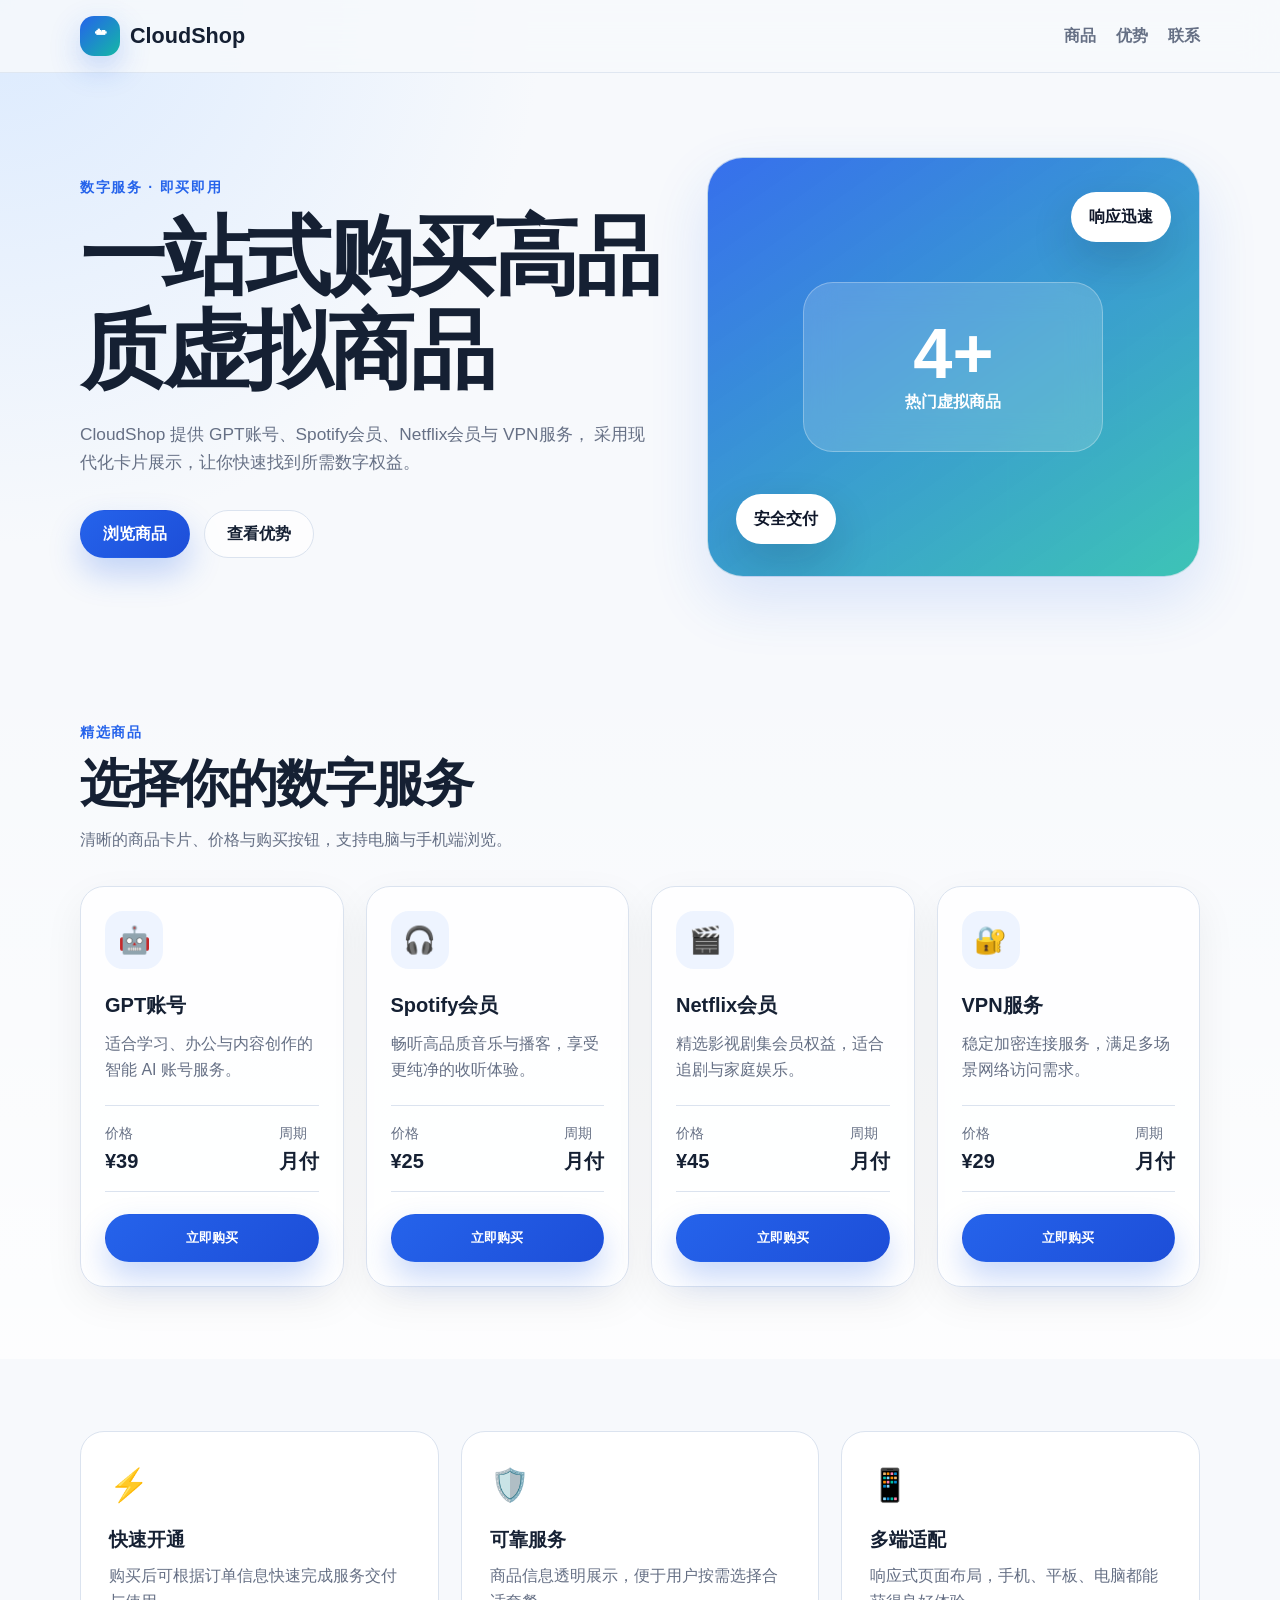
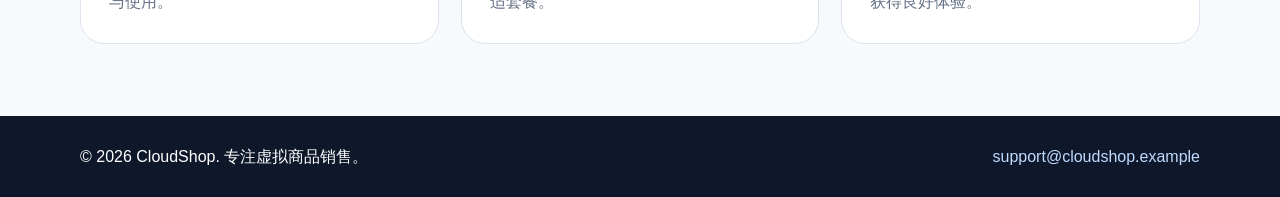
==== index.html @ 6887af26 "Configure GitHub Pages deployment" ====
<!DOCTYPE html>
<html lang="zh-CN">
  <head>
    <meta charset="UTF-8" />
    <meta name="viewport" content="width=device-width, initial-scale=1.0" />
    <title>CloudShop - 虚拟商品商城</title>
    <link rel="stylesheet" href="./styles.css" />
  </head>
  <body>
    <header class="site-header">
      <nav class="nav container" aria-label="主导航">
        <a class="brand" href="#" aria-label="CloudShop 首页">
          <span class="brand-mark">☁</span>
          <span>CloudShop</span>
        </a>
        <div class="nav-links">
          <a href="#products">商品</a>
          <a href="#features">优势</a>
          <a href="#contact">联系</a>
        </div>
      </nav>
    </header>

    <main>
      <section class="hero container">
        <div class="hero-content">
          <p class="eyebrow">数字服务 · 即买即用</p>
          <h1>一站式购买高品质虚拟商品</h1>
          <p class="hero-text">
            CloudShop 提供 GPT账号、Spotify会员、Netflix会员与 VPN服务，
            采用现代化卡片展示，让你快速找到所需数字权益。
          </p>
          <div class="hero-actions">
            <a class="btn btn-primary" href="#products">浏览商品</a>
            <a class="btn btn-ghost" href="#features">查看优势</a>
          </div>
        </div>
        <div class="hero-card" aria-label="CloudShop 服务概览">
          <div class="stat-card">
            <strong>4+</strong>
            <span>热门虚拟商品</span>
          </div>
          <div class="floating-card">安全交付</div>
          <div class="floating-card secondary">响应迅速</div>
        </div>
      </section>

      <section id="products" class="products-section">
        <div class="container">
          <div class="section-heading">
            <p class="eyebrow">精选商品</p>
            <h2>选择你的数字服务</h2>
            <p>清晰的商品卡片、价格与购买按钮，支持电脑与手机端浏览。</p>
          </div>

          <div class="product-grid" id="productGrid" aria-live="polite"></div>
        </div>
      </section>

      <section id="features" class="features container">
        <article>
          <span class="feature-icon">⚡</span>
          <h3>快速开通</h3>
          <p>购买后可根据订单信息快速完成服务交付与使用。</p>
        </article>
        <article>
          <span class="feature-icon">🛡️</span>
          <h3>可靠服务</h3>
          <p>商品信息透明展示，便于用户按需选择合适套餐。</p>
        </article>
        <article>
          <span class="feature-icon">📱</span>
          <h3>多端适配</h3>
          <p>响应式页面布局，手机、平板、电脑都能获得良好体验。</p>
        </article>
      </section>
    </main>

    <footer id="contact" class="site-footer">
      <div class="container footer-content">
        <p>© 2026 CloudShop. 专注虚拟商品销售。</p>
        <a href="mailto:support@cloudshop.example">support@cloudshop.example</a>
      </div>
    </footer>

    <div class="toast" id="toast" role="status" aria-live="polite"></div>

    <script src="./script.js"></script>
  </body>
</html>
---- styles.css ----
:root {
  --bg: #f7f9fc;
  --surface: #ffffff;
  --surface-soft: #eef4ff;
  --text: #152033;
  --muted: #667085;
  --primary: #2563eb;
  --primary-dark: #1d4ed8;
  --accent: #14b8a6;
  --border: #dbe3ef;
  --shadow: 0 24px 60px rgba(37, 99, 235, 0.14);
  --radius: 24px;
}

* {
  box-sizing: border-box;
}

html {
  scroll-behavior: smooth;
}

body {
  margin: 0;
  font-family: -apple-system, BlinkMacSystemFont, "Segoe UI", "PingFang SC", "Microsoft YaHei", sans-serif;
  color: var(--text);
  background: radial-gradient(circle at top left, #dbeafe 0, transparent 34rem), var(--bg);
  line-height: 1.6;
}

a {
  color: inherit;
  text-decoration: none;
}

.container {
  width: min(1120px, calc(100% - 32px));
  margin: 0 auto;
}

.site-header {
  position: sticky;
  top: 0;
  z-index: 10;
  background: rgba(247, 249, 252, 0.84);
  border-bottom: 1px solid rgba(219, 227, 239, 0.8);
  backdrop-filter: blur(18px);
}

.nav {
  min-height: 72px;
  display: flex;
  align-items: center;
  justify-content: space-between;
  gap: 24px;
}

.brand {
  display: inline-flex;
  align-items: center;
  gap: 10px;
  font-size: 1.35rem;
  font-weight: 800;
}

.brand-mark {
  width: 40px;
  height: 40px;
  display: grid;
  place-items: center;
  color: #fff;
  background: linear-gradient(135deg, var(--primary), var(--accent));
  border-radius: 14px;
  box-shadow: 0 12px 30px rgba(37, 99, 235, 0.25);
}

.nav-links {
  display: flex;
  align-items: center;
  gap: 20px;
  color: var(--muted);
  font-weight: 600;
}

.nav-links a:hover,
.nav-links a:focus-visible {
  color: var(--primary);
}

.hero {
  display: grid;
  grid-template-columns: minmax(0, 1.08fr) minmax(280px, 0.92fr);
  gap: 48px;
  align-items: center;
  padding: 84px 0 72px;
}

.eyebrow {
  margin: 0 0 12px;
  color: var(--primary);
  font-size: 0.88rem;
  font-weight: 800;
  letter-spacing: 0.12em;
  text-transform: uppercase;
}

.hero h1,
.section-heading h2 {
  margin: 0;
  line-height: 1.08;
  letter-spacing: -0.04em;
}

.hero h1 {
  max-width: 680px;
  font-size: clamp(2.7rem, 7vw, 5.4rem);
}

.hero-text {
  max-width: 620px;
  margin: 24px 0 0;
  color: var(--muted);
  font-size: 1.08rem;
}

.hero-actions {
  display: flex;
  flex-wrap: wrap;
  gap: 14px;
  margin-top: 34px;
}

.btn {
  display: inline-flex;
  align-items: center;
  justify-content: center;
  min-height: 48px;
  padding: 0 22px;
  border: 1px solid transparent;
  border-radius: 999px;
  cursor: pointer;
  font-weight: 800;
  transition: transform 0.2s ease, box-shadow 0.2s ease, background 0.2s ease;
}

.btn:hover,
.btn:focus-visible {
  transform: translateY(-2px);
}

.btn-primary {
  color: #fff;
  background: linear-gradient(135deg, var(--primary), var(--primary-dark));
  box-shadow: 0 16px 32px rgba(37, 99, 235, 0.25);
}

.btn-primary:hover,
.btn-primary:focus-visible {
  box-shadow: 0 20px 38px rgba(37, 99, 235, 0.32);
}

.btn-ghost {
  background: rgba(255, 255, 255, 0.72);
  border-color: var(--border);
}

.hero-card {
  position: relative;
  min-height: 420px;
  display: grid;
  place-items: center;
  overflow: hidden;
  border: 1px solid rgba(219, 227, 239, 0.82);
  border-radius: 36px;
  background:
    linear-gradient(145deg, rgba(37, 99, 235, 0.92), rgba(20, 184, 166, 0.82)),
    url("data:image/svg+xml,%3Csvg width='120' height='120' viewBox='0 0 120 120' xmlns='http://www.w3.org/2000/svg'%3E%3Cg fill='none' stroke='white' stroke-opacity='.18'%3E%3Cpath d='M0 60h120M60 0v120'/%3E%3Ccircle cx='60' cy='60' r='36'/%3E%3C/g%3E%3C/svg%3E");
  box-shadow: var(--shadow);
}

.stat-card {
  width: min(78%, 300px);
  padding: 36px;
  color: #fff;
  text-align: center;
  border: 1px solid rgba(255, 255, 255, 0.28);
  border-radius: 30px;
  background: rgba(255, 255, 255, 0.16);
  backdrop-filter: blur(16px);
}

.stat-card strong {
  display: block;
  font-size: 4.4rem;
  line-height: 1;
}

.stat-card span {
  font-weight: 700;
}

.floating-card {
  position: absolute;
  left: 28px;
  bottom: 32px;
  padding: 12px 18px;
  color: #0f172a;
  background: #fff;
  border-radius: 999px;
  box-shadow: 0 18px 44px rgba(15, 23, 42, 0.16);
  font-weight: 800;
}

.floating-card.secondary {
  right: 28px;
  left: auto;
  top: 34px;
  bottom: auto;
}

.products-section {
  padding: 72px 0;
  background: linear-gradient(180deg, rgba(255, 255, 255, 0), rgba(255, 255, 255, 0.74));
}

.section-heading {
  max-width: 680px;
  margin-bottom: 34px;
}

.section-heading h2 {
  font-size: clamp(2rem, 4vw, 3.2rem);
}

.section-heading p:last-child {
  color: var(--muted);
}

.product-grid {
  display: grid;
  grid-template-columns: repeat(4, minmax(0, 1fr));
  gap: 22px;
}

.product-card {
  display: flex;
  min-height: 360px;
  flex-direction: column;
  padding: 24px;
  border: 1px solid var(--border);
  border-radius: var(--radius);
  background: rgba(255, 255, 255, 0.88);
  box-shadow: 0 14px 40px rgba(15, 23, 42, 0.06);
  transition: transform 0.2s ease, box-shadow 0.2s ease, border-color 0.2s ease;
}

.product-card:hover {
  transform: translateY(-6px);
  border-color: rgba(37, 99, 235, 0.36);
  box-shadow: 0 22px 52px rgba(37, 99, 235, 0.13);
}

.product-icon {
  width: 58px;
  height: 58px;
  display: grid;
  place-items: center;
  margin-bottom: 20px;
  font-size: 1.65rem;
  border-radius: 18px;
  background: var(--surface-soft);
}

.product-card h3 {
  margin: 0 0 10px;
  font-size: 1.25rem;
}

.product-card p {
  margin: 0;
  color: var(--muted);
}

.product-meta {
  display: flex;
  justify-content: space-between;
  gap: 12px;
  margin: 22px 0;
  padding: 14px 0;
  border-top: 1px solid var(--border);
  border-bottom: 1px solid var(--border);
}

.product-meta span {
  color: var(--muted);
  font-size: 0.9rem;
}

.product-meta strong {
  display: block;
  font-size: 1.25rem;
}

.product-card .btn {
  width: 100%;
  margin-top: auto;
}

.features {
  display: grid;
  grid-template-columns: repeat(3, minmax(0, 1fr));
  gap: 22px;
  padding: 72px 0;
}

.features article {
  padding: 28px;
  border: 1px solid var(--border);
  border-radius: var(--radius);
  background: var(--surface);
}

.feature-icon {
  font-size: 2rem;
}

.features h3 {
  margin: 14px 0 8px;
}

.features p {
  margin: 0;
  color: var(--muted);
}

.site-footer {
  padding: 28px 0;
  color: #fff;
  background: #0f172a;
}

.footer-content {
  display: flex;
  align-items: center;
  justify-content: space-between;
  gap: 16px;
}

.footer-content p {
  margin: 0;
}

.footer-content a {
  color: #bfdbfe;
}

.toast {
  position: fixed;
  right: 20px;
  bottom: 20px;
  max-width: min(360px, calc(100% - 40px));
  padding: 14px 18px;
  color: #fff;
  background: #0f172a;
  border-radius: 16px;
  box-shadow: 0 18px 40px rgba(15, 23, 42, 0.22);
  opacity: 0;
  pointer-events: none;
  transform: translateY(12px);
  transition: opacity 0.2s ease, transform 0.2s ease;
}

.toast.show {
  opacity: 1;
  transform: translateY(0);
}

@media (max-width: 920px) {
  .hero {
    grid-template-columns: 1fr;
    padding-top: 58px;
  }

  .hero-card {
    min-height: 320px;
  }

  .product-grid,
  .features {
    grid-template-columns: repeat(2, minmax(0, 1fr));
  }
}

@media (max-width: 640px) {
  .container {
    width: min(100% - 24px, 1120px);
  }

  .nav {
    min-height: auto;
    align-items: flex-start;
    flex-direction: column;
    padding: 14px 0;
  }

  .nav-links {
    width: 100%;
    justify-content: space-between;
    gap: 10px;
    font-size: 0.95rem;
  }

  .hero {
    gap: 32px;
    padding: 48px 0 52px;
  }

  .hero-actions,
  .footer-content {
    flex-direction: column;
    align-items: stretch;
  }

  .product-grid,
  .features {
    grid-template-columns: 1fr;
  }

  .product-card {
    min-height: auto;
  }

  .footer-content {
    text-align: center;
  }
}
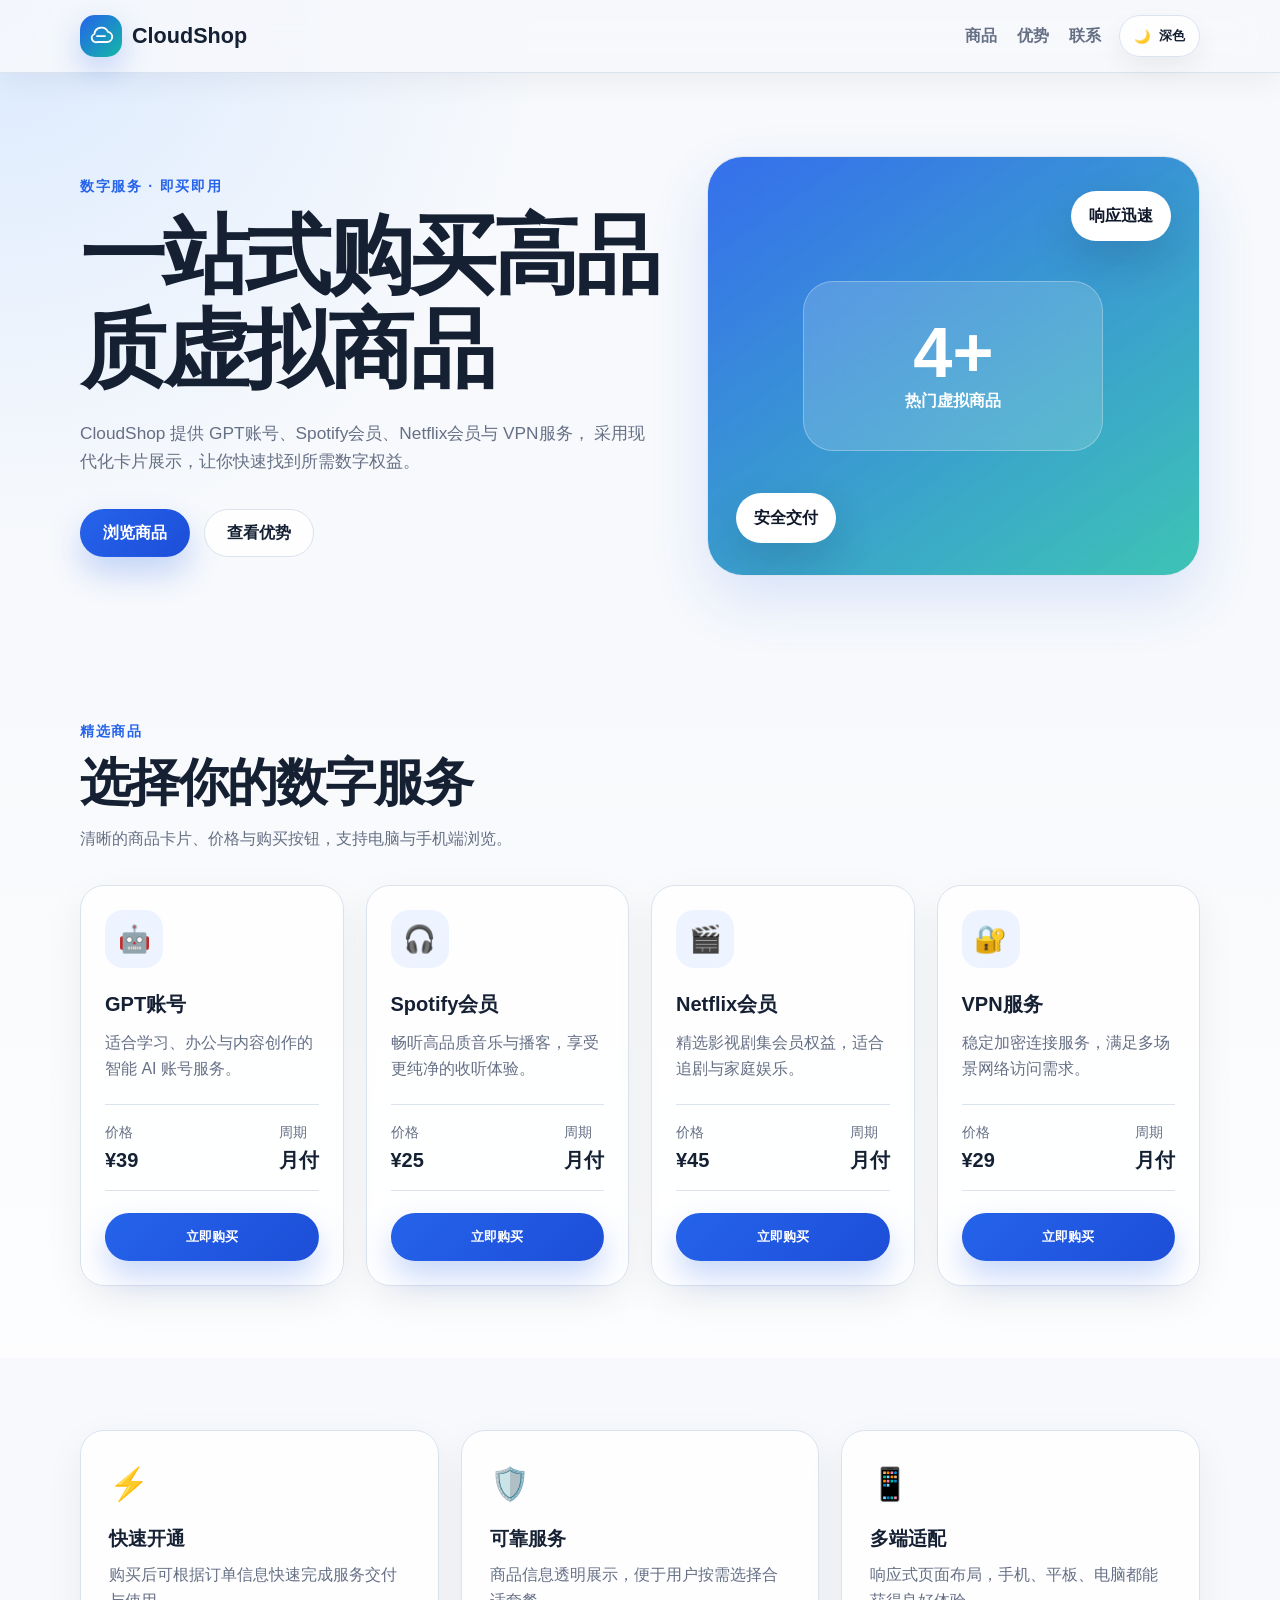
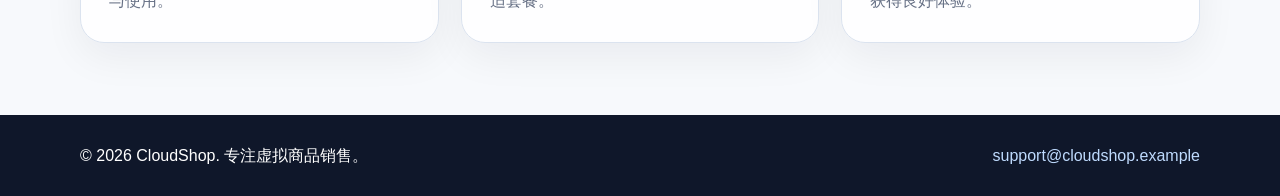
==== commit 88a12454: "Enhance CloudShop homepage interactions" ====
--- a/index.html
+++ b/index.html
@@ -9,21 +9,32 @@
   <body>
     <header class="site-header">
       <nav class="nav container" aria-label="主导航">
-        <a class="brand" href="#" aria-label="CloudShop 首页">
-          <span class="brand-mark">☁</span>
+        <a class="brand" href="#top" aria-label="CloudShop 首页">
+          <span class="brand-mark" aria-hidden="true">
+            <svg viewBox="0 0 48 48" role="img" focusable="false">
+              <path d="M18.8 33.5h15.1a8.1 8.1 0 0 0 1.2-16.1 11.4 11.4 0 0 0-21.7 3.4 6.5 6.5 0 0 0 5.4 12.7Z" />
+              <path d="M17.6 24.1h12.8" />
+            </svg>
+          </span>
           <span>CloudShop</span>
         </a>
-        <div class="nav-links">
-          <a href="#products">商品</a>
-          <a href="#features">优势</a>
-          <a href="#contact">联系</a>
+        <div class="nav-actions">
+          <div class="nav-links">
+            <a href="#products">商品</a>
+            <a href="#features">优势</a>
+            <a href="#contact">联系</a>
+          </div>
+          <button class="theme-toggle" id="themeToggle" type="button" aria-label="切换深色模式" aria-pressed="false">
+            <span class="theme-icon" aria-hidden="true">🌙</span>
+            <span class="theme-text">深色</span>
+          </button>
         </div>
       </nav>
     </header>
 
-    <main>
+    <main id="top">
       <section class="hero container">
-        <div class="hero-content">
+        <div class="hero-content reveal">
           <p class="eyebrow">数字服务 · 即买即用</p>
           <h1>一站式购买高品质虚拟商品</h1>
           <p class="hero-text">
@@ -35,7 +46,7 @@
             <a class="btn btn-ghost" href="#features">查看优势</a>
           </div>
         </div>
-        <div class="hero-card" aria-label="CloudShop 服务概览">
+        <div class="hero-card reveal reveal-delay" aria-label="CloudShop 服务概览">
           <div class="stat-card">
             <strong>4+</strong>
             <span>热门虚拟商品</span>
@@ -47,7 +58,7 @@
 
       <section id="products" class="products-section">
         <div class="container">
-          <div class="section-heading">
+          <div class="section-heading reveal">
             <p class="eyebrow">精选商品</p>
             <h2>选择你的数字服务</h2>
             <p>清晰的商品卡片、价格与购买按钮，支持电脑与手机端浏览。</p>
@@ -57,18 +68,18 @@
         </div>
       </section>
 
-      <section id="features" class="features container">
-        <article>
+      <section id="features" class="features container reveal-group">
+        <article class="reveal">
           <span class="feature-icon">⚡</span>
           <h3>快速开通</h3>
           <p>购买后可根据订单信息快速完成服务交付与使用。</p>
         </article>
-        <article>
+        <article class="reveal">
           <span class="feature-icon">🛡️</span>
           <h3>可靠服务</h3>
           <p>商品信息透明展示，便于用户按需选择合适套餐。</p>
         </article>
-        <article>
+        <article class="reveal">
           <span class="feature-icon">📱</span>
           <h3>多端适配</h3>
           <p>响应式页面布局，手机、平板、电脑都能获得良好体验。</p>
@@ -83,6 +94,7 @@
       </div>
     </footer>
 
+    <button class="back-to-top" id="backToTop" type="button" aria-label="返回顶部">↑</button>
     <div class="toast" id="toast" role="status" aria-live="polite"></div>
 
     <script src="./script.js"></script>
--- a/styles.css
+++ b/styles.css
@@ -1,6 +1,9 @@
 :root {
+  color-scheme: light;
   --bg: #f7f9fc;
+  --bg-radial: #dbeafe;
   --surface: #ffffff;
+  --surface-alpha: rgba(255, 255, 255, 0.88);
   --surface-soft: #eef4ff;
   --text: #152033;
   --muted: #667085;
@@ -8,8 +11,31 @@
   --primary-dark: #1d4ed8;
   --accent: #14b8a6;
   --border: #dbe3ef;
+  --header-bg: rgba(247, 249, 252, 0.86);
+  --footer-bg: #0f172a;
   --shadow: 0 24px 60px rgba(37, 99, 235, 0.14);
+  --card-shadow: 0 14px 40px rgba(15, 23, 42, 0.06);
   --radius: 24px;
+  --header-height: 72px;
+}
+
+[data-theme="dark"] {
+  color-scheme: dark;
+  --bg: #08111f;
+  --bg-radial: rgba(37, 99, 235, 0.36);
+  --surface: #111c2e;
+  --surface-alpha: rgba(17, 28, 46, 0.88);
+  --surface-soft: rgba(37, 99, 235, 0.2);
+  --text: #edf4ff;
+  --muted: #a7b3c6;
+  --primary: #60a5fa;
+  --primary-dark: #2563eb;
+  --accent: #2dd4bf;
+  --border: rgba(148, 163, 184, 0.24);
+  --header-bg: rgba(8, 17, 31, 0.82);
+  --footer-bg: #050b15;
+  --shadow: 0 24px 70px rgba(20, 184, 166, 0.12);
+  --card-shadow: 0 18px 48px rgba(0, 0, 0, 0.26);
 }
 
 * {
@@ -18,14 +44,18 @@
 
 html {
   scroll-behavior: smooth;
+  scroll-padding-top: calc(var(--header-height) + 18px);
 }
 
 body {
+  min-height: 100vh;
   margin: 0;
+  padding-top: var(--header-height);
   font-family: -apple-system, BlinkMacSystemFont, "Segoe UI", "PingFang SC", "Microsoft YaHei", sans-serif;
   color: var(--text);
-  background: radial-gradient(circle at top left, #dbeafe 0, transparent 34rem), var(--bg);
+  background: radial-gradient(circle at top left, var(--bg-radial) 0, transparent 34rem), var(--bg);
   line-height: 1.6;
+  transition: background 0.25s ease, color 0.25s ease;
 }
 
 a {
@@ -33,22 +63,30 @@
   text-decoration: none;
 }
 
+button,
+a {
+  -webkit-tap-highlight-color: transparent;
+}
+
 .container {
   width: min(1120px, calc(100% - 32px));
   margin: 0 auto;
 }
 
 .site-header {
-  position: sticky;
+  position: fixed;
   top: 0;
-  z-index: 10;
-  background: rgba(247, 249, 252, 0.84);
-  border-bottom: 1px solid rgba(219, 227, 239, 0.8);
+  right: 0;
+  left: 0;
+  z-index: 100;
+  background: var(--header-bg);
+  border-bottom: 1px solid var(--border);
   backdrop-filter: blur(18px);
+  box-shadow: 0 10px 30px rgba(15, 23, 42, 0.05);
 }
 
 .nav {
-  min-height: 72px;
+  min-height: var(--header-height);
   display: flex;
   align-items: center;
   justify-content: space-between;
@@ -58,33 +96,79 @@
 .brand {
   display: inline-flex;
   align-items: center;
+  flex: 0 0 auto;
   gap: 10px;
   font-size: 1.35rem;
   font-weight: 800;
 }
 
 .brand-mark {
-  width: 40px;
-  height: 40px;
+  width: 42px;
+  height: 42px;
   display: grid;
   place-items: center;
   color: #fff;
   background: linear-gradient(135deg, var(--primary), var(--accent));
-  border-radius: 14px;
+  border-radius: 15px;
   box-shadow: 0 12px 30px rgba(37, 99, 235, 0.25);
 }
 
+.brand-mark svg {
+  width: 30px;
+  height: 30px;
+  fill: none;
+  stroke: currentColor;
+  stroke-width: 3;
+  stroke-linecap: round;
+  stroke-linejoin: round;
+}
+
+.nav-actions,
 .nav-links {
   display: flex;
   align-items: center;
+}
+
+.nav-actions {
+  gap: 18px;
+}
+
+.nav-links {
   gap: 20px;
   color: var(--muted);
   font-weight: 600;
 }
 
+.nav-links a {
+  transition: color 0.2s ease, transform 0.2s ease;
+}
+
 .nav-links a:hover,
 .nav-links a:focus-visible {
   color: var(--primary);
+  transform: translateY(-1px);
+}
+
+.theme-toggle {
+  min-height: 42px;
+  display: inline-flex;
+  align-items: center;
+  gap: 8px;
+  padding: 0 14px;
+  color: var(--text);
+  background: var(--surface-alpha);
+  border: 1px solid var(--border);
+  border-radius: 999px;
+  cursor: pointer;
+  font-weight: 800;
+  box-shadow: 0 12px 26px rgba(15, 23, 42, 0.06);
+  transition: transform 0.2s ease, border-color 0.2s ease, background 0.2s ease;
+}
+
+.theme-toggle:hover,
+.theme-toggle:focus-visible {
+  transform: translateY(-2px);
+  border-color: rgba(37, 99, 235, 0.42);
 }
 
 .hero {
@@ -160,7 +244,7 @@
 }
 
 .btn-ghost {
-  background: rgba(255, 255, 255, 0.72);
+  background: var(--surface-alpha);
   border-color: var(--border);
 }
 
@@ -170,7 +254,7 @@
   display: grid;
   place-items: center;
   overflow: hidden;
-  border: 1px solid rgba(219, 227, 239, 0.82);
+  border: 1px solid var(--border);
   border-radius: 36px;
   background:
     linear-gradient(145deg, rgba(37, 99, 235, 0.92), rgba(20, 184, 166, 0.82)),
@@ -220,7 +304,8 @@
 
 .products-section {
   padding: 72px 0;
-  background: linear-gradient(180deg, rgba(255, 255, 255, 0), rgba(255, 255, 255, 0.74));
+  background: linear-gradient(180deg, rgba(255, 255, 255, 0), var(--surface-alpha));
+  background: linear-gradient(180deg, rgba(255, 255, 255, 0), color-mix(in srgb, var(--surface) 74%, transparent));
 }
 
 .section-heading {
@@ -249,9 +334,9 @@
   padding: 24px;
   border: 1px solid var(--border);
   border-radius: var(--radius);
-  background: rgba(255, 255, 255, 0.88);
-  box-shadow: 0 14px 40px rgba(15, 23, 42, 0.06);
-  transition: transform 0.2s ease, box-shadow 0.2s ease, border-color 0.2s ease;
+  background: var(--surface-alpha);
+  box-shadow: var(--card-shadow);
+  transition: transform 0.2s ease, box-shadow 0.2s ease, border-color 0.2s ease, background 0.2s ease;
 }
 
 .product-card:hover {
@@ -317,7 +402,8 @@
   padding: 28px;
   border: 1px solid var(--border);
   border-radius: var(--radius);
-  background: var(--surface);
+  background: var(--surface-alpha);
+  box-shadow: var(--card-shadow);
 }
 
 .feature-icon {
@@ -336,7 +422,7 @@
 .site-footer {
   padding: 28px 0;
   color: #fff;
-  background: #0f172a;
+  background: var(--footer-bg);
 }
 
 .footer-content {
@@ -358,6 +444,7 @@
   position: fixed;
   right: 20px;
   bottom: 20px;
+  z-index: 120;
   max-width: min(360px, calc(100% - 40px));
   padding: 14px 18px;
   color: #fff;
@@ -375,7 +462,87 @@
   transform: translateY(0);
 }
 
+.back-to-top {
+  position: fixed;
+  right: 20px;
+  bottom: 92px;
+  z-index: 110;
+  width: 48px;
+  height: 48px;
+  display: grid;
+  place-items: center;
+  color: #fff;
+  background: linear-gradient(135deg, var(--primary), var(--accent));
+  border: 0;
+  border-radius: 50%;
+  cursor: pointer;
+  font-size: 1.25rem;
+  font-weight: 900;
+  box-shadow: 0 18px 40px rgba(37, 99, 235, 0.28);
+  opacity: 0;
+  pointer-events: none;
+  transform: translateY(14px) scale(0.94);
+  transition: opacity 0.2s ease, transform 0.2s ease;
+}
+
+.back-to-top.show {
+  opacity: 1;
+  pointer-events: auto;
+  transform: translateY(0) scale(1);
+}
+
+.reveal {
+  opacity: 0;
+  transform: translateY(28px);
+  transition: opacity 0.7s ease, transform 0.7s ease;
+}
+
+.reveal.revealed {
+  opacity: 1;
+  transform: translateY(0);
+}
+
+.reveal-delay {
+  transition-delay: 0.12s;
+}
+
+@media (prefers-reduced-motion: reduce) {
+  html {
+    scroll-behavior: auto;
+  }
+
+  *,
+  *::before,
+  *::after {
+    transition-duration: 0.01ms !important;
+    animation-duration: 0.01ms !important;
+    animation-iteration-count: 1 !important;
+  }
+
+  .reveal {
+    opacity: 1;
+    transform: none;
+  }
+}
+
 @media (max-width: 920px) {
+  :root {
+    --header-height: 120px;
+  }
+
+  .nav {
+    align-items: flex-start;
+    flex-direction: column;
+    justify-content: center;
+    gap: 12px;
+    padding: 12px 0;
+  }
+
+  .nav-actions {
+    width: 100%;
+    justify-content: space-between;
+  }
+
   .hero {
     grid-template-columns: 1fr;
     padding-top: 58px;
@@ -392,27 +559,71 @@
 }
 
 @media (max-width: 640px) {
+  :root {
+    --header-height: 126px;
+  }
+
   .container {
     width: min(100% - 24px, 1120px);
   }
 
-  .nav {
-    min-height: auto;
-    align-items: flex-start;
-    flex-direction: column;
-    padding: 14px 0;
+  .brand {
+    font-size: 1.2rem;
+  }
+
+  .brand-mark {
+    width: 38px;
+    height: 38px;
+    border-radius: 13px;
+  }
+
+  .nav-actions {
+    align-items: center;
+    flex-direction: row;
+    gap: 8px;
   }
 
   .nav-links {
     width: 100%;
     justify-content: space-between;
-    gap: 10px;
+    gap: 8px;
+    padding: 8px;
     font-size: 0.95rem;
+    background: var(--surface-alpha);
+    border: 1px solid var(--border);
+    border-radius: 999px;
+  }
+
+  .nav-links a {
+    flex: 1;
+    min-height: 34px;
+    display: grid;
+    place-items: center;
+    border-radius: 999px;
+  }
+
+  .theme-toggle {
+    width: 46px;
+    flex: 0 0 46px;
+    justify-content: center;
+    padding: 0;
+  }
+
+  .theme-text {
+    position: absolute;
+    width: 1px;
+    height: 1px;
+    overflow: hidden;
+    clip: rect(0 0 0 0);
   }
 
   .hero {
     gap: 32px;
-    padding: 48px 0 52px;
+    padding: 42px 0 52px;
+  }
+
+  .hero h1 {
+    font-size: clamp(2.35rem, 14vw, 3.4rem);
   }
 
   .hero-actions,
@@ -421,6 +632,40 @@
     align-items: stretch;
   }
 
+  .hero-actions .btn {
+    width: 100%;
+  }
+
+  .hero-card {
+    min-height: 280px;
+    border-radius: 28px;
+  }
+
+  .stat-card {
+    padding: 28px;
+  }
+
+  .stat-card strong {
+    font-size: 3.5rem;
+  }
+
+  .floating-card {
+    left: 18px;
+    bottom: 20px;
+    padding: 10px 14px;
+    font-size: 0.92rem;
+  }
+
+  .floating-card.secondary {
+    right: 18px;
+    top: 22px;
+  }
+
+  .products-section,
+  .features {
+    padding: 56px 0;
+  }
+
   .product-grid,
   .features {
     grid-template-columns: 1fr;
@@ -428,9 +673,23 @@
 
   .product-card {
     min-height: auto;
+    padding: 22px;
   }
 
   .footer-content {
     text-align: center;
   }
-}
+
+  .back-to-top {
+    right: 14px;
+    bottom: 86px;
+    width: 44px;
+    height: 44px;
+  }
+
+  .toast {
+    right: 12px;
+    bottom: 18px;
+    max-width: calc(100% - 24px);
+  }
+}
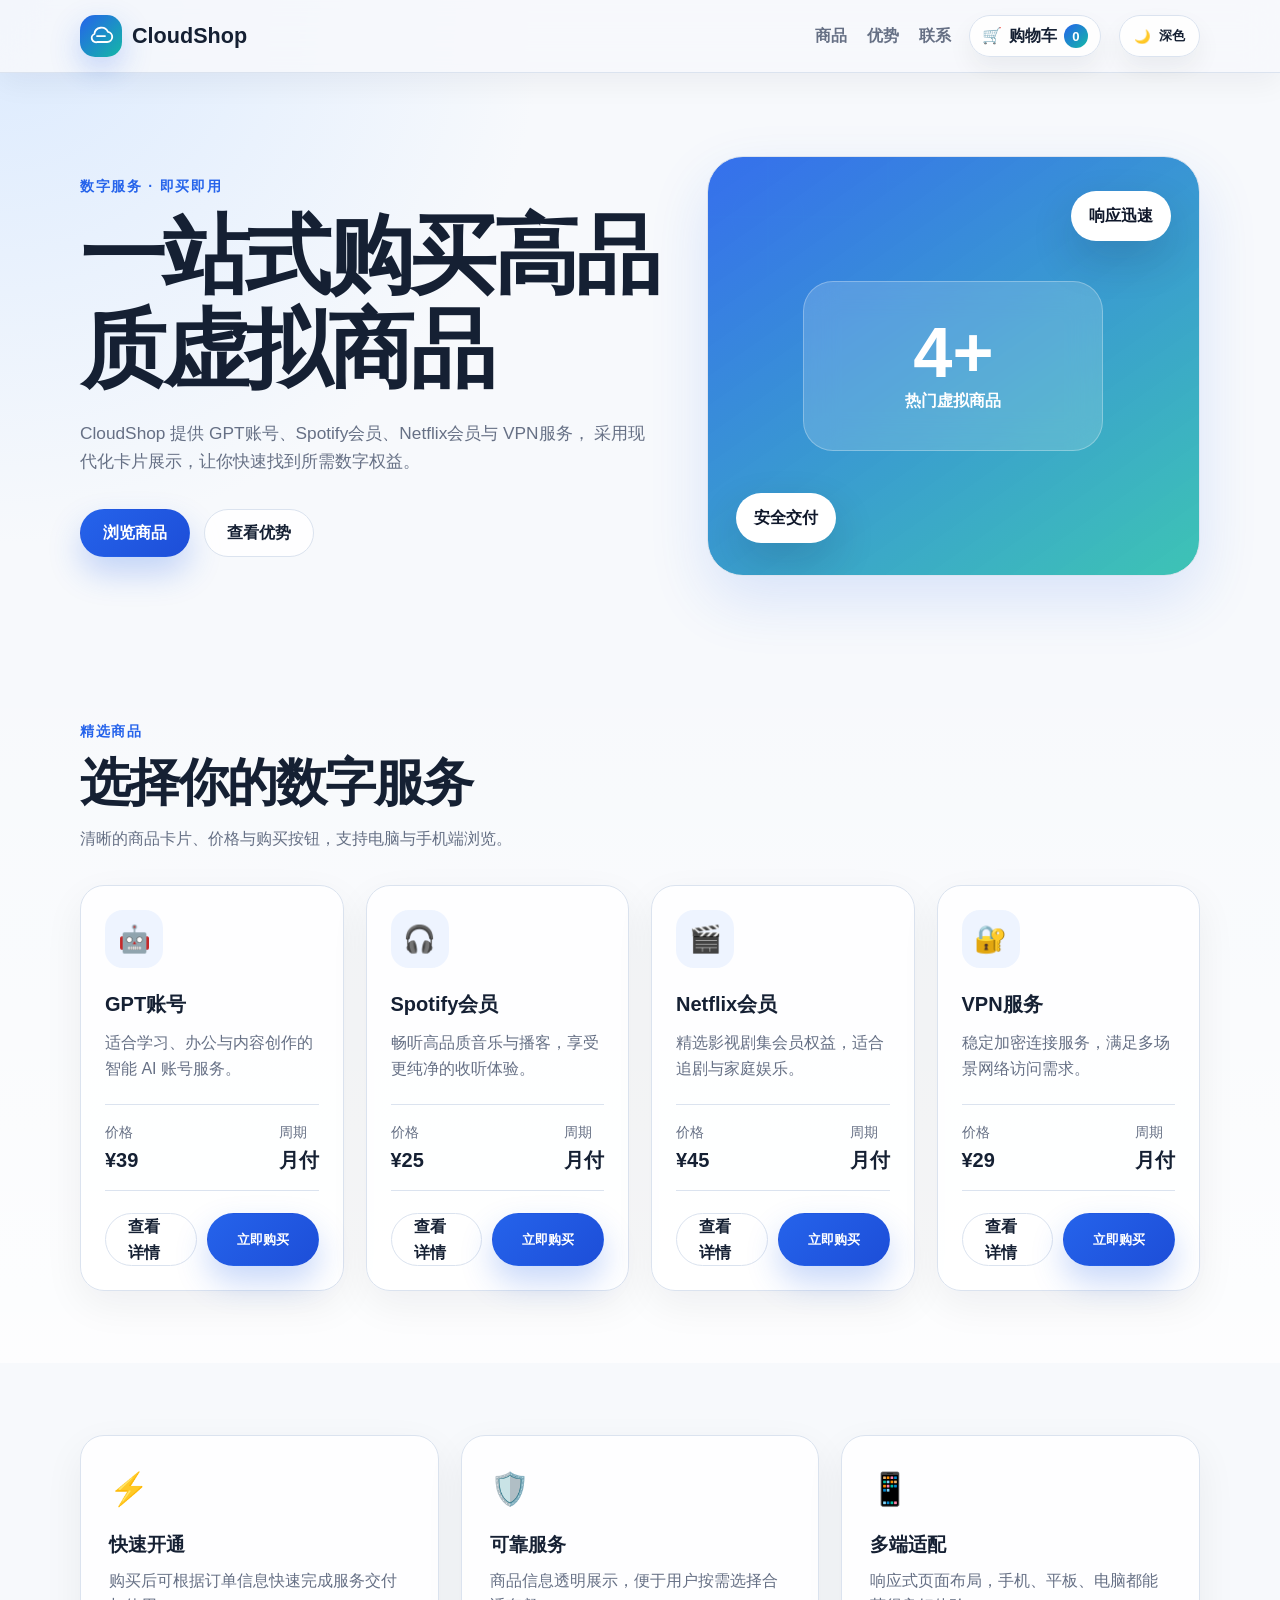
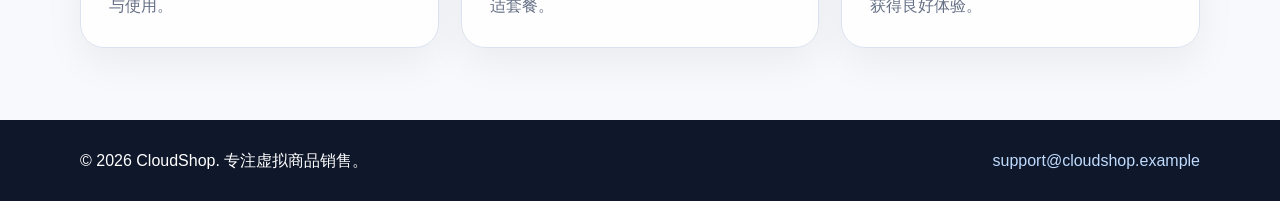
==== commit 8aee4b54: "Add LocalStorage shopping cart" ====
--- a/index.html
+++ b/index.html
@@ -24,6 +24,9 @@
             <a href="#features">优势</a>
             <a href="#contact">联系</a>
           </div>
+          <a class="cart-link" href="./cart.html" aria-label="查看购物车">
+            🛒 <span>购物车</span><strong id="cartCount">0</strong>
+          </a>
           <button class="theme-toggle" id="themeToggle" type="button" aria-label="切换深色模式" aria-pressed="false">
             <span class="theme-icon" aria-hidden="true">🌙</span>
             <span class="theme-text">深色</span>
--- a/styles.css
+++ b/styles.css
@@ -149,6 +149,127 @@
   transform: translateY(-1px);
 }
 
+
+.cart-link {
+  position: relative;
+  min-height: 42px;
+  display: inline-flex;
+  align-items: center;
+  gap: 7px;
+  padding: 0 12px;
+  color: var(--text);
+  background: var(--surface-alpha);
+  border: 1px solid var(--border);
+  border-radius: 999px;
+  font-weight: 800;
+  box-shadow: 0 12px 26px rgba(15, 23, 42, 0.06);
+  transition: transform 0.2s ease, border-color 0.2s ease;
+}
+
+.cart-link:hover,
+.cart-link:focus-visible {
+  transform: translateY(-2px);
+  border-color: rgba(37, 99, 235, 0.42);
+}
+
+.cart-link strong {
+  min-width: 24px;
+  height: 24px;
+  display: grid;
+  place-items: center;
+  color: #fff;
+  background: linear-gradient(135deg, var(--primary), var(--accent));
+  border-radius: 999px;
+  font-size: 0.82rem;
+}
+
+.cart-section {
+  padding: 0 0 72px;
+}
+
+.cart-toolbar {
+  display: flex;
+  align-items: center;
+  justify-content: space-between;
+  gap: 18px;
+  margin-bottom: 22px;
+}
+
+.cart-toolbar h2 {
+  margin: 0;
+  font-size: clamp(1.8rem, 4vw, 2.8rem);
+  line-height: 1.1;
+}
+
+.cart-items {
+  display: grid;
+  gap: 16px;
+}
+
+.cart-item,
+.empty-cart {
+  border: 1px solid var(--border);
+  background: var(--surface-alpha);
+  box-shadow: var(--card-shadow);
+}
+
+.cart-item {
+  display: grid;
+  grid-template-columns: auto 1fr auto auto;
+  gap: 18px;
+  align-items: center;
+  padding: 20px;
+  border-radius: var(--radius);
+}
+
+.cart-item-icon {
+  width: 58px;
+  height: 58px;
+  display: grid;
+  place-items: center;
+  font-size: 1.7rem;
+  border-radius: 18px;
+  background: var(--surface-soft);
+}
+
+.cart-item h3,
+.empty-cart h3 {
+  margin: 0 0 4px;
+}
+
+.cart-item p,
+.empty-cart p {
+  margin: 0;
+  color: var(--muted);
+}
+
+.cart-item a {
+  display: inline-block;
+  margin-top: 6px;
+  color: var(--primary);
+  font-weight: 800;
+}
+
+.cart-item strong {
+  font-size: 1.25rem;
+}
+
+.empty-cart {
+  display: grid;
+  justify-items: center;
+  gap: 14px;
+  padding: 42px 24px;
+  text-align: center;
+  border-radius: var(--radius);
+}
+
+.cart-summary .btn:disabled,
+.cart-toolbar .btn:disabled {
+  cursor: not-allowed;
+  opacity: 0.55;
+  transform: none;
+}
+
 .theme-toggle {
   min-height: 42px;
   display: inline-flex;
@@ -388,7 +509,154 @@
 
 .product-card .btn {
   width: 100%;
+}
+
+
+.product-actions {
+  display: grid;
+  grid-template-columns: 0.9fr 1.1fr;
+  gap: 10px;
   margin-top: auto;
+}
+
+.detail-page {
+  padding-bottom: 72px;
+}
+
+.detail-hero {
+  display: grid;
+  grid-template-columns: minmax(0, 1fr) minmax(280px, 380px);
+  gap: 36px;
+  align-items: stretch;
+  padding: 72px 0 42px;
+}
+
+.detail-copy,
+.detail-panel,
+.detail-card {
+  border: 1px solid var(--border);
+  background: var(--surface-alpha);
+  box-shadow: var(--card-shadow);
+}
+
+.detail-copy {
+  padding: clamp(28px, 5vw, 48px);
+  border-radius: 36px;
+}
+
+.detail-copy h1 {
+  margin: 0;
+  font-size: clamp(2.5rem, 7vw, 4.8rem);
+  line-height: 1.05;
+  letter-spacing: -0.04em;
+}
+
+.back-home-link {
+  margin-bottom: 28px;
+}
+
+.detail-panel {
+  display: flex;
+  flex-direction: column;
+  justify-content: center;
+  padding: 34px;
+  border-radius: 32px;
+}
+
+.detail-icon {
+  width: 82px;
+  height: 82px;
+  display: grid;
+  place-items: center;
+  margin-bottom: 24px;
+  font-size: 2.4rem;
+  border-radius: 26px;
+  background: linear-gradient(135deg, var(--surface-soft), rgba(20, 184, 166, 0.18));
+}
+
+.detail-panel span,
+.detail-card-label {
+  color: var(--primary);
+  font-size: 0.82rem;
+  font-weight: 900;
+  letter-spacing: 0.12em;
+  text-transform: uppercase;
+}
+
+.detail-panel strong {
+  display: block;
+  margin: 10px 0 14px;
+  font-size: 2.4rem;
+  line-height: 1;
+}
+
+.detail-panel p,
+.detail-card p,
+.detail-card li,
+.faq-item p {
+  color: var(--muted);
+}
+
+.detail-layout {
+  display: grid;
+  grid-template-columns: repeat(2, minmax(0, 1fr));
+  gap: 22px;
+}
+
+.detail-card {
+  padding: 28px;
+  border-radius: var(--radius);
+}
+
+.detail-card-wide {
+  grid-column: 1 / -1;
+}
+
+.detail-card h2 {
+  margin: 8px 0 16px;
+  font-size: clamp(1.45rem, 3vw, 2rem);
+}
+
+.detail-card p {
+  margin: 0 0 12px;
+}
+
+.check-list,
+.steps-list {
+  margin: 0;
+  padding-left: 1.2rem;
+}
+
+.check-list li,
+.steps-list li {
+  margin: 10px 0;
+}
+
+.steps-list li::marker {
+  color: var(--primary);
+  font-weight: 900;
+}
+
+.faq-list {
+  display: grid;
+  gap: 12px;
+}
+
+.faq-item {
+  padding: 18px 20px;
+  border: 1px solid var(--border);
+  border-radius: 18px;
+  background: var(--surface-alpha);
+  background: color-mix(in srgb, var(--surface) 72%, transparent);
+}
+
+.faq-item summary {
+  cursor: pointer;
+  font-weight: 900;
+}
+
+.faq-item p {
+  margin: 12px 0 0;
 }
 
 .features {
@@ -543,7 +811,8 @@
     justify-content: space-between;
   }
 
-  .hero {
+  .hero,
+  .detail-hero {
     grid-template-columns: 1fr;
     padding-top: 58px;
   }
@@ -553,7 +822,8 @@
   }
 
   .product-grid,
-  .features {
+  .features,
+  .detail-layout {
     grid-template-columns: repeat(2, minmax(0, 1fr));
   }
 }
@@ -584,7 +854,8 @@
   }
 
   .nav-links {
-    width: 100%;
+    width: auto;
+    flex: 1 1 auto;
     justify-content: space-between;
     gap: 8px;
     padding: 8px;
@@ -602,6 +873,27 @@
     border-radius: 999px;
   }
 
+  .cart-link {
+    width: 46px;
+    flex: 0 0 46px;
+    justify-content: center;
+    padding: 0;
+  }
+
+  .cart-link span {
+    position: absolute;
+    width: 1px;
+    height: 1px;
+    overflow: hidden;
+    clip: rect(0 0 0 0);
+  }
+
+  .cart-link strong {
+    position: absolute;
+    top: -7px;
+    right: -7px;
+  }
+
   .theme-toggle {
     width: 46px;
     flex: 0 0 46px;
@@ -617,12 +909,14 @@
     clip: rect(0 0 0 0);
   }
 
-  .hero {
+  .hero,
+  .detail-hero {
     gap: 32px;
     padding: 42px 0 52px;
   }
 
-  .hero h1 {
+  .hero h1,
+  .detail-copy h1 {
     font-size: clamp(2.35rem, 14vw, 3.4rem);
   }
 
@@ -667,8 +961,35 @@
   }
 
   .product-grid,
-  .features {
+  .features,
+  .detail-layout {
     grid-template-columns: 1fr;
+  }
+
+  .detail-card-wide {
+    grid-column: auto;
+  }
+
+  .product-actions {
+    grid-template-columns: 1fr;
+  }
+
+  .detail-copy,
+  .detail-panel,
+  .detail-card,
+  .cart-item,
+  .empty-cart {
+    border-radius: 22px;
+  }
+
+  .cart-toolbar,
+  .cart-item {
+    align-items: stretch;
+    grid-template-columns: 1fr;
+  }
+
+  .cart-toolbar {
+    flex-direction: column;
   }
 
   .product-card {
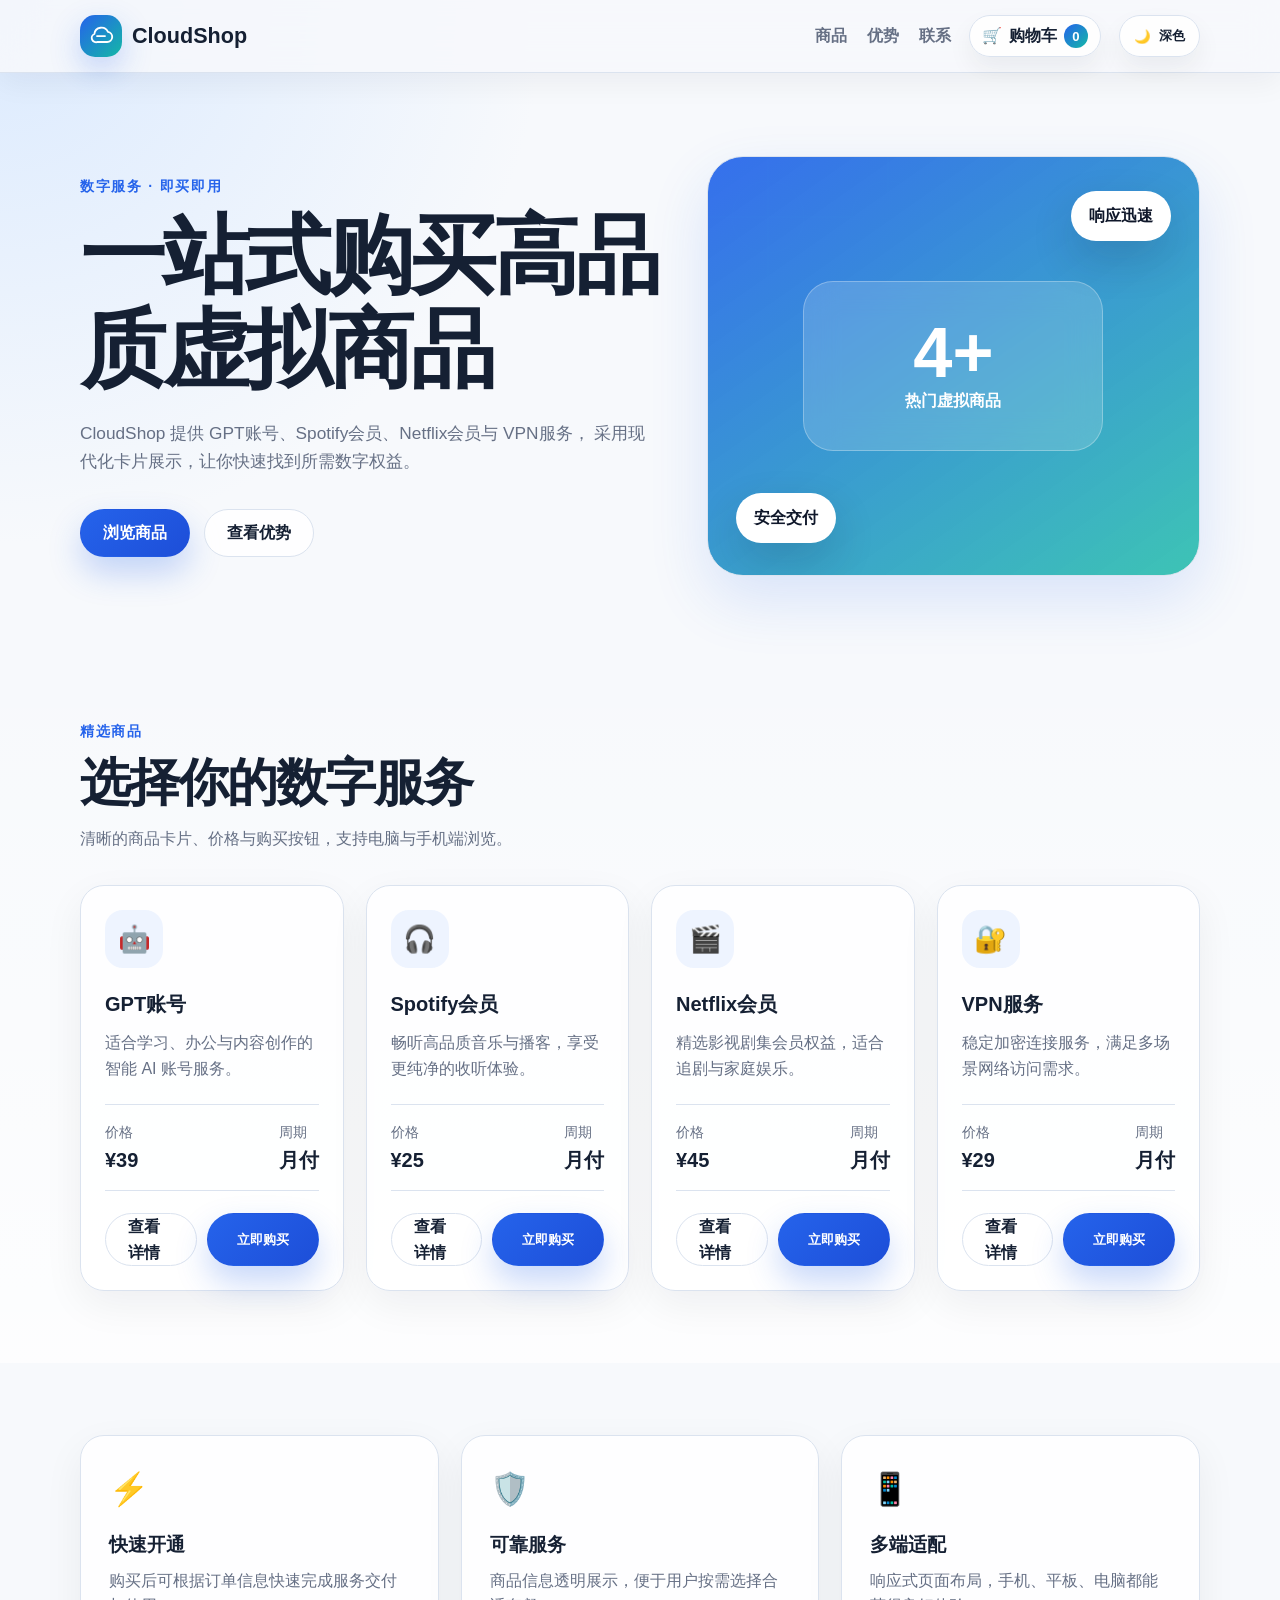
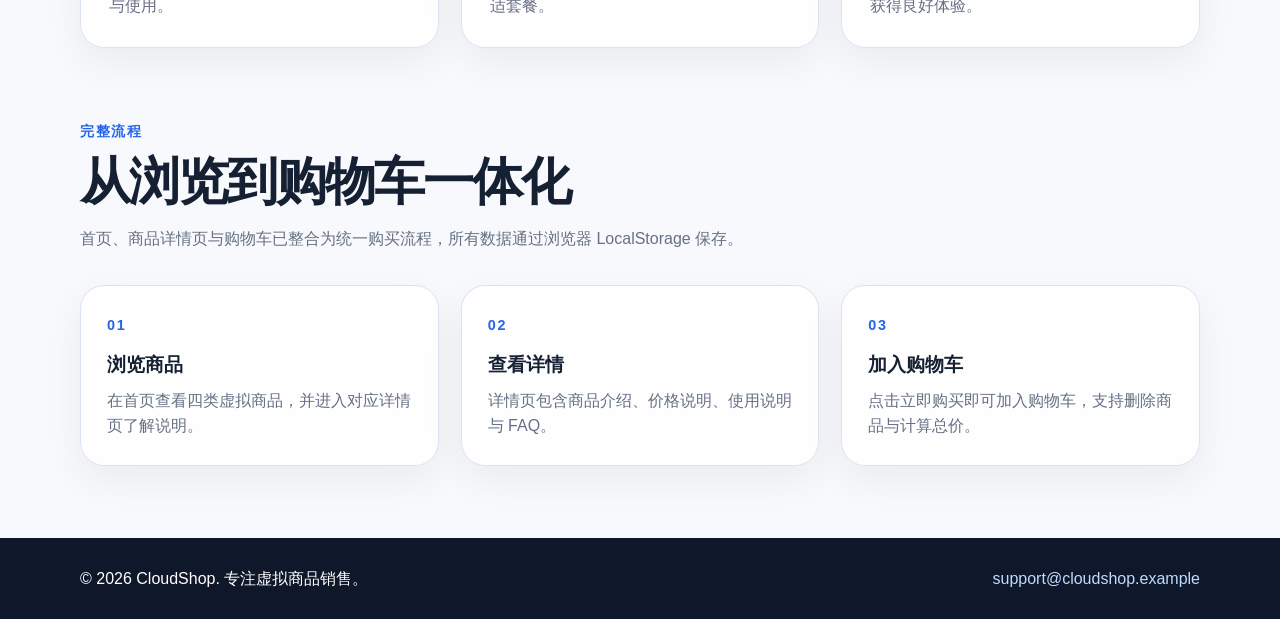
==== commit b1141eec: "Integrate CloudShop purchase flow" ====
--- a/index.html
+++ b/index.html
@@ -88,6 +88,31 @@
           <p>响应式页面布局，手机、平板、电脑都能获得良好体验。</p>
         </article>
       </section>
+
+      <section class="flow-section container reveal">
+        <div class="section-heading">
+          <p class="eyebrow">完整流程</p>
+          <h2>从浏览到购物车一体化</h2>
+          <p>首页、商品详情页与购物车已整合为统一购买流程，所有数据通过浏览器 LocalStorage 保存。</p>
+        </div>
+        <div class="flow-grid">
+          <a class="flow-card" href="#products">
+            <span>01</span>
+            <h3>浏览商品</h3>
+            <p>在首页查看四类虚拟商品，并进入对应详情页了解说明。</p>
+          </a>
+          <a class="flow-card" href="./gpt-account.html">
+            <span>02</span>
+            <h3>查看详情</h3>
+            <p>详情页包含商品介绍、价格说明、使用说明与 FAQ。</p>
+          </a>
+          <a class="flow-card" href="./cart.html">
+            <span>03</span>
+            <h3>加入购物车</h3>
+            <p>点击立即购买即可加入购物车，支持删除商品与计算总价。</p>
+          </a>
+        </div>
+      </section>
     </main>
 
     <footer id="contact" class="site-footer">
--- a/styles.css
+++ b/styles.css
@@ -687,6 +687,50 @@
   color: var(--muted);
 }
 
+
+.flow-section {
+  padding: 0 0 72px;
+}
+
+.flow-grid {
+  display: grid;
+  grid-template-columns: repeat(3, minmax(0, 1fr));
+  gap: 22px;
+}
+
+.flow-card {
+  display: block;
+  padding: 26px;
+  border: 1px solid var(--border);
+  border-radius: var(--radius);
+  background: var(--surface-alpha);
+  box-shadow: var(--card-shadow);
+  transition: transform 0.2s ease, border-color 0.2s ease, box-shadow 0.2s ease;
+}
+
+.flow-card:hover,
+.flow-card:focus-visible {
+  transform: translateY(-5px);
+  border-color: rgba(37, 99, 235, 0.36);
+  box-shadow: 0 22px 52px rgba(37, 99, 235, 0.13);
+}
+
+.flow-card span {
+  color: var(--primary);
+  font-size: 0.9rem;
+  font-weight: 900;
+  letter-spacing: 0.12em;
+}
+
+.flow-card h3 {
+  margin: 12px 0 8px;
+}
+
+.flow-card p {
+  margin: 0;
+  color: var(--muted);
+}
+
 .site-footer {
   padding: 28px 0;
   color: #fff;
@@ -823,6 +867,7 @@
 
   .product-grid,
   .features,
+  .flow-grid,
   .detail-layout {
     grid-template-columns: repeat(2, minmax(0, 1fr));
   }
@@ -956,12 +1001,14 @@
   }
 
   .products-section,
-  .features {
+  .features,
+  .flow-section {
     padding: 56px 0;
   }
 
   .product-grid,
   .features,
+  .flow-grid,
   .detail-layout {
     grid-template-columns: 1fr;
   }
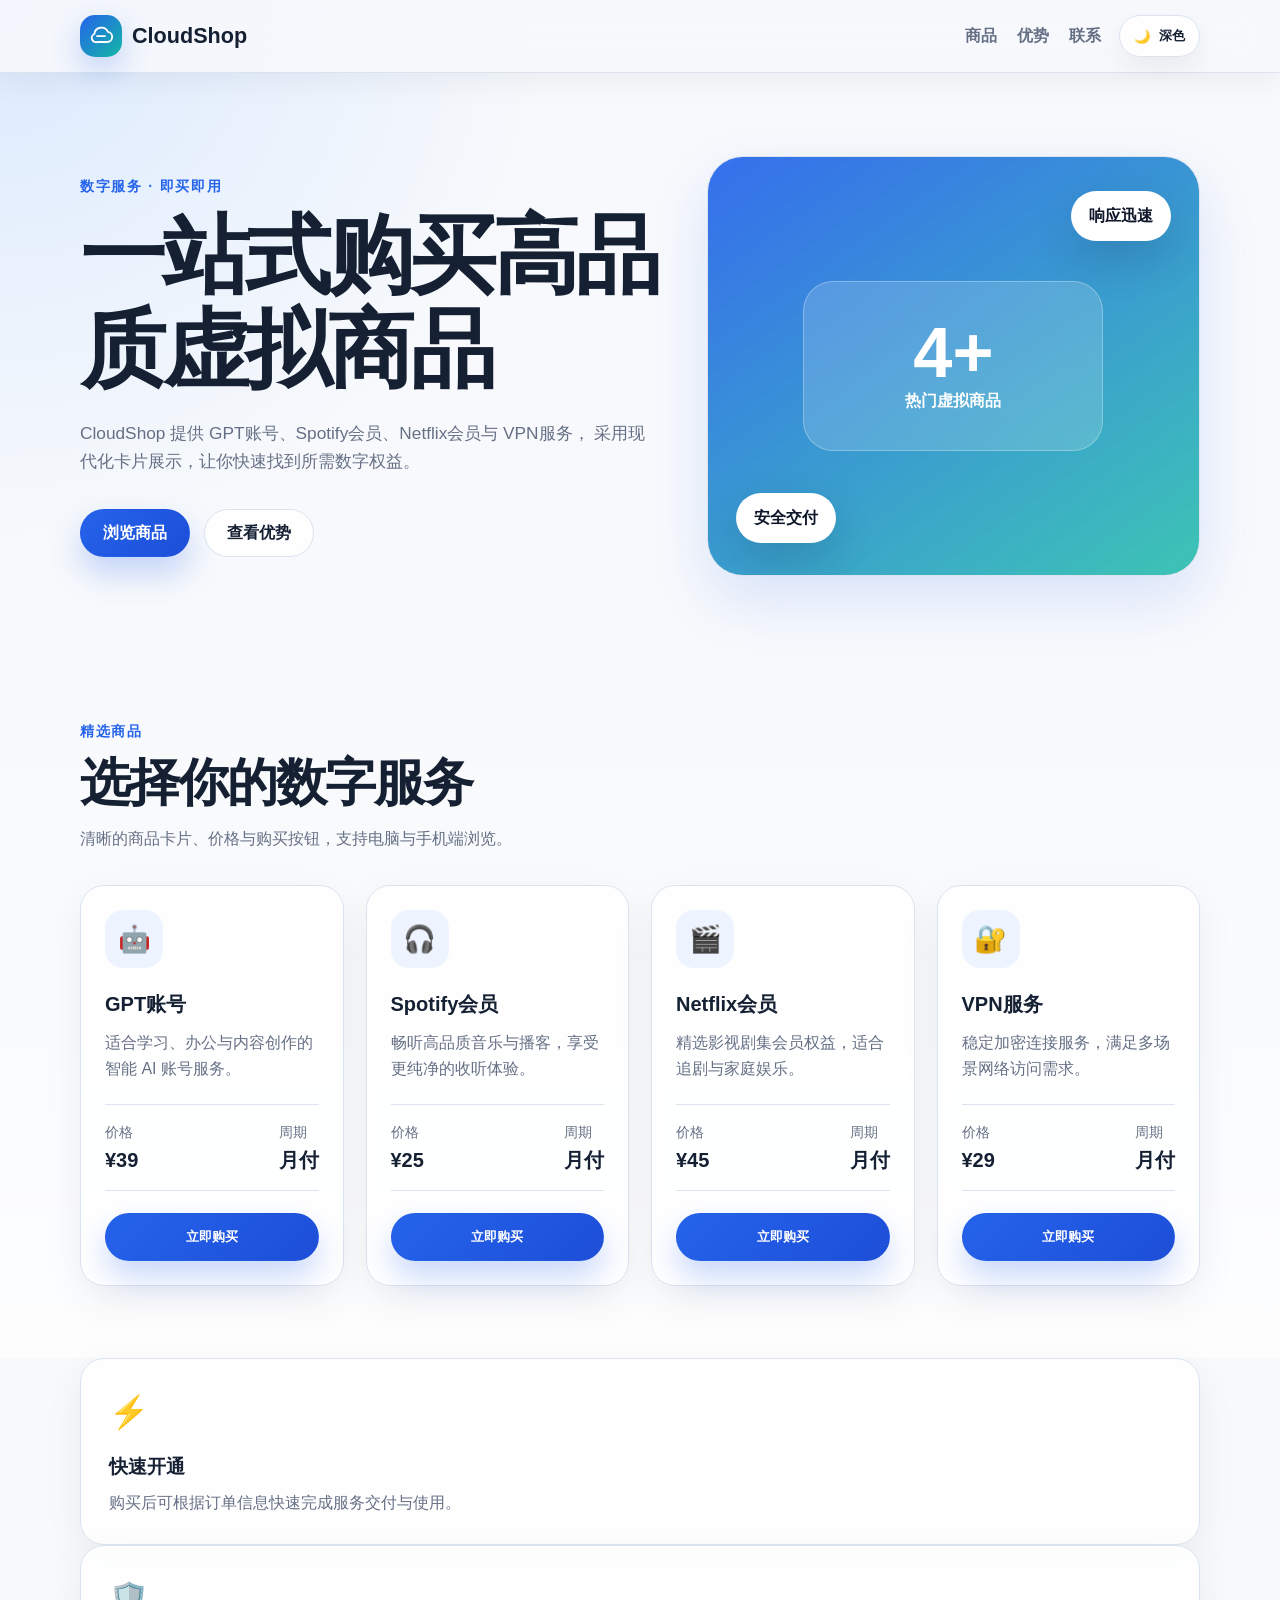
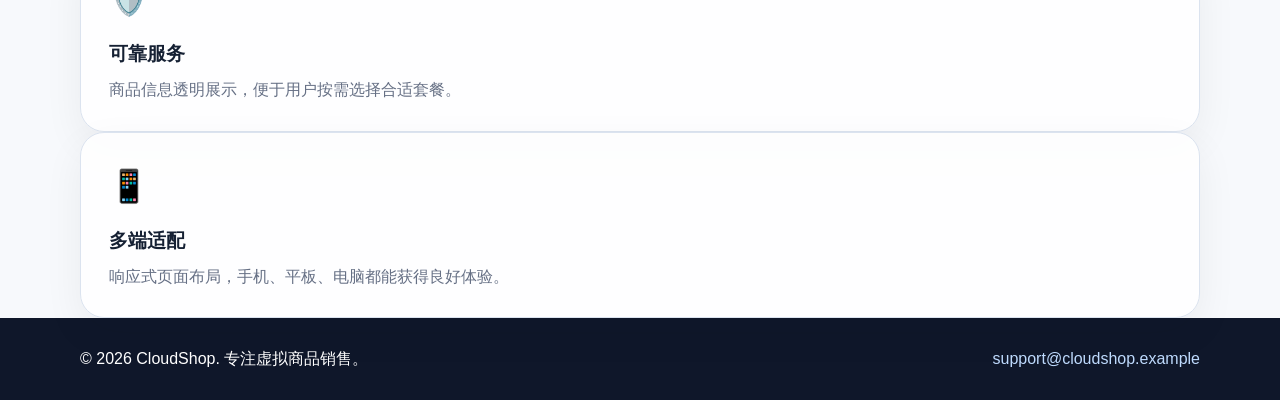
==== commit 5be59e89: "Merge branch 'main' into codex/create-homepage-for-cloudshop-x386a2" ====
--- a/index.html
+++ b/index.html
@@ -24,9 +24,6 @@
             <a href="#features">优势</a>
             <a href="#contact">联系</a>
           </div>
-          <a class="cart-link" href="./cart.html" aria-label="查看购物车">
-            🛒 <span>购物车</span><strong id="cartCount">0</strong>
-          </a>
           <button class="theme-toggle" id="themeToggle" type="button" aria-label="切换深色模式" aria-pressed="false">
             <span class="theme-icon" aria-hidden="true">🌙</span>
             <span class="theme-text">深色</span>
@@ -88,31 +85,6 @@
           <p>响应式页面布局，手机、平板、电脑都能获得良好体验。</p>
         </article>
       </section>
-
-      <section class="flow-section container reveal">
-        <div class="section-heading">
-          <p class="eyebrow">完整流程</p>
-          <h2>从浏览到购物车一体化</h2>
-          <p>首页、商品详情页与购物车已整合为统一购买流程，所有数据通过浏览器 LocalStorage 保存。</p>
-        </div>
-        <div class="flow-grid">
-          <a class="flow-card" href="#products">
-            <span>01</span>
-            <h3>浏览商品</h3>
-            <p>在首页查看四类虚拟商品，并进入对应详情页了解说明。</p>
-          </a>
-          <a class="flow-card" href="./gpt-account.html">
-            <span>02</span>
-            <h3>查看详情</h3>
-            <p>详情页包含商品介绍、价格说明、使用说明与 FAQ。</p>
-          </a>
-          <a class="flow-card" href="./cart.html">
-            <span>03</span>
-            <h3>加入购物车</h3>
-            <p>点击立即购买即可加入购物车，支持删除商品与计算总价。</p>
-          </a>
-        </div>
-      </section>
     </main>
 
     <footer id="contact" class="site-footer">
--- a/styles.css
+++ b/styles.css
@@ -149,127 +149,6 @@
   transform: translateY(-1px);
 }
 
-
-.cart-link {
-  position: relative;
-  min-height: 42px;
-  display: inline-flex;
-  align-items: center;
-  gap: 7px;
-  padding: 0 12px;
-  color: var(--text);
-  background: var(--surface-alpha);
-  border: 1px solid var(--border);
-  border-radius: 999px;
-  font-weight: 800;
-  box-shadow: 0 12px 26px rgba(15, 23, 42, 0.06);
-  transition: transform 0.2s ease, border-color 0.2s ease;
-}
-
-.cart-link:hover,
-.cart-link:focus-visible {
-  transform: translateY(-2px);
-  border-color: rgba(37, 99, 235, 0.42);
-}
-
-.cart-link strong {
-  min-width: 24px;
-  height: 24px;
-  display: grid;
-  place-items: center;
-  color: #fff;
-  background: linear-gradient(135deg, var(--primary), var(--accent));
-  border-radius: 999px;
-  font-size: 0.82rem;
-}
-
-.cart-section {
-  padding: 0 0 72px;
-}
-
-.cart-toolbar {
-  display: flex;
-  align-items: center;
-  justify-content: space-between;
-  gap: 18px;
-  margin-bottom: 22px;
-}
-
-.cart-toolbar h2 {
-  margin: 0;
-  font-size: clamp(1.8rem, 4vw, 2.8rem);
-  line-height: 1.1;
-}
-
-.cart-items {
-  display: grid;
-  gap: 16px;
-}
-
-.cart-item,
-.empty-cart {
-  border: 1px solid var(--border);
-  background: var(--surface-alpha);
-  box-shadow: var(--card-shadow);
-}
-
-.cart-item {
-  display: grid;
-  grid-template-columns: auto 1fr auto auto;
-  gap: 18px;
-  align-items: center;
-  padding: 20px;
-  border-radius: var(--radius);
-}
-
-.cart-item-icon {
-  width: 58px;
-  height: 58px;
-  display: grid;
-  place-items: center;
-  font-size: 1.7rem;
-  border-radius: 18px;
-  background: var(--surface-soft);
-}
-
-.cart-item h3,
-.empty-cart h3 {
-  margin: 0 0 4px;
-}
-
-.cart-item p,
-.empty-cart p {
-  margin: 0;
-  color: var(--muted);
-}
-
-.cart-item a {
-  display: inline-block;
-  margin-top: 6px;
-  color: var(--primary);
-  font-weight: 800;
-}
-
-.cart-item strong {
-  font-size: 1.25rem;
-}
-
-.empty-cart {
-  display: grid;
-  justify-items: center;
-  gap: 14px;
-  padding: 42px 24px;
-  text-align: center;
-  border-radius: var(--radius);
-}
-
-.cart-summary .btn:disabled,
-.cart-toolbar .btn:disabled {
-  cursor: not-allowed;
-  opacity: 0.55;
-  transform: none;
-}
-
 .theme-toggle {
   min-height: 42px;
   display: inline-flex;
@@ -659,6 +538,10 @@
   margin: 12px 0 0;
 }
 
+  margin-top: auto;
+}
+
+>>>>>>> main
 .features {
   display: grid;
   grid-template-columns: repeat(3, minmax(0, 1fr));
@@ -683,50 +566,6 @@
 }
 
 .features p {
-  margin: 0;
-  color: var(--muted);
-}
-
-
-.flow-section {
-  padding: 0 0 72px;
-}
-
-.flow-grid {
-  display: grid;
-  grid-template-columns: repeat(3, minmax(0, 1fr));
-  gap: 22px;
-}
-
-.flow-card {
-  display: block;
-  padding: 26px;
-  border: 1px solid var(--border);
-  border-radius: var(--radius);
-  background: var(--surface-alpha);
-  box-shadow: var(--card-shadow);
-  transition: transform 0.2s ease, border-color 0.2s ease, box-shadow 0.2s ease;
-}
-
-.flow-card:hover,
-.flow-card:focus-visible {
-  transform: translateY(-5px);
-  border-color: rgba(37, 99, 235, 0.36);
-  box-shadow: 0 22px 52px rgba(37, 99, 235, 0.13);
-}
-
-.flow-card span {
-  color: var(--primary);
-  font-size: 0.9rem;
-  font-weight: 900;
-  letter-spacing: 0.12em;
-}
-
-.flow-card h3 {
-  margin: 12px 0 8px;
-}
-
-.flow-card p {
   margin: 0;
   color: var(--muted);
 }
@@ -855,8 +694,8 @@
     justify-content: space-between;
   }
 
-  .hero,
-  .detail-hero {
+  .hero {
+>>>>>>> main
     grid-template-columns: 1fr;
     padding-top: 58px;
   }
@@ -866,9 +705,8 @@
   }
 
   .product-grid,
-  .features,
-  .flow-grid,
-  .detail-layout {
+  .features {
+>>>>>>> main
     grid-template-columns: repeat(2, minmax(0, 1fr));
   }
 }
@@ -899,8 +737,7 @@
   }
 
   .nav-links {
-    width: auto;
-    flex: 1 1 auto;
+    width: 100%;
     justify-content: space-between;
     gap: 8px;
     padding: 8px;
@@ -918,27 +755,6 @@
     border-radius: 999px;
   }
 
-  .cart-link {
-    width: 46px;
-    flex: 0 0 46px;
-    justify-content: center;
-    padding: 0;
-  }
-
-  .cart-link span {
-    position: absolute;
-    width: 1px;
-    height: 1px;
-    overflow: hidden;
-    clip: rect(0 0 0 0);
-  }
-
-  .cart-link strong {
-    position: absolute;
-    top: -7px;
-    right: -7px;
-  }
-
   .theme-toggle {
     width: 46px;
     flex: 0 0 46px;
@@ -954,14 +770,14 @@
     clip: rect(0 0 0 0);
   }
 
-  .hero,
-  .detail-hero {
+  .hero {
+>>>>>>> main
     gap: 32px;
     padding: 42px 0 52px;
   }
 
-  .hero h1,
-  .detail-copy h1 {
+  .hero h1 {
+>>>>>>> main
     font-size: clamp(2.35rem, 14vw, 3.4rem);
   }
 
@@ -1001,14 +817,11 @@
   }
 
   .products-section,
-  .features,
-  .flow-section {
+  .features {
     padding: 56px 0;
   }
 
   .product-grid,
-  .features,
-  .flow-grid,
   .detail-layout {
     grid-template-columns: 1fr;
   }
@@ -1023,22 +836,15 @@
 
   .detail-copy,
   .detail-panel,
-  .detail-card,
-  .cart-item,
-  .empty-cart {
+  .detail-card {
     border-radius: 22px;
   }
 
-  .cart-toolbar,
-  .cart-item {
-    align-items: stretch;
+  .features {
     grid-template-columns: 1fr;
   }
 
-  .cart-toolbar {
-    flex-direction: column;
-  }
-
+>>>>>>> main
   .product-card {
     min-height: auto;
     padding: 22px;
